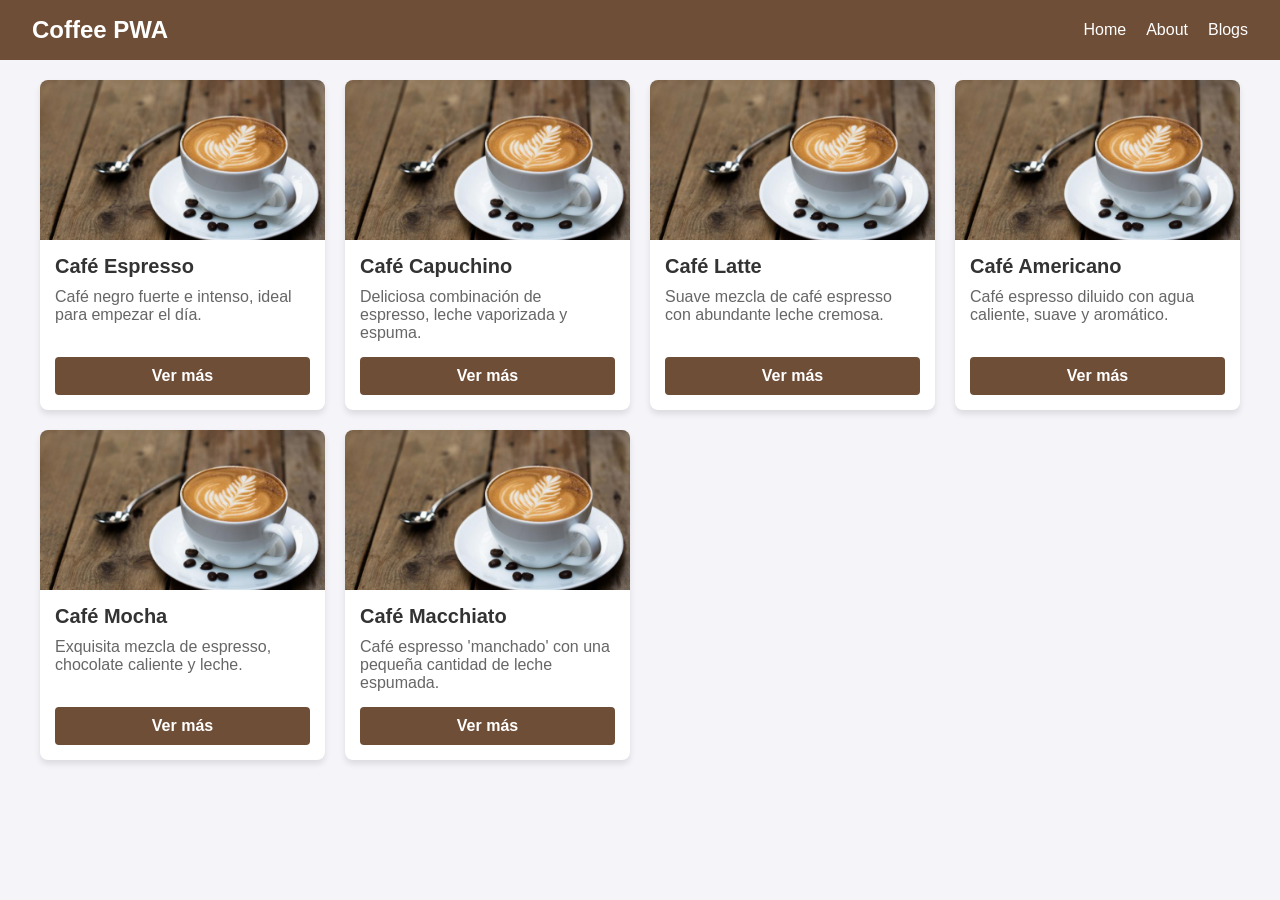
==== javascript/index.html @ 5d5b3ec0 "primer commit: subiendo proyecto base" ====
<!DOCTYPE html>
<html lang="es">
    <head>
        <meta charset="UTF-8">
        <meta name="viewport" content="width=device-width, initial-scale=1.0">
        <meta http-equiv="X-UA-Compatible" content="ie=edge">
        <!-- Ajusta esta ruta según dónde tengas tu carpeta css -->
        <link rel="stylesheet" href="../css/style.css">
        <link rel="manifest" href="manifest.json">
        <link rel="apple-touch-icon" href="../images/coffee.jpg">

        <meta name="apple-mobile-web-app-status-bar" content="#ffffff">
        <meta name="theme-color" content="#ffffff">

        <title>Coffee PWA</title>    
    </head>
    <body>
       <main>
            <nav>
             <h1>Coffee PWA</h1>
             <ul>
                 <li>Home</li>
                 <li>About</li>
                 <li>Blogs</li>
             </ul>
            </nav>

            <!-- Contenedor para las cards (aquí se inyectarán los cafés automáticamente) -->
            <div class="container"></div>
       </main>

       <!-- Archivo JavaScript -->
       <script src="app.js"></script>
    </body>
</html>
---- css/style.css ----
/* Estilos generales básicos */
body {
    font-family: Arial, sans-serif;
    font-size: 1rem;
    margin: 0;
    background-color: #f4f4f9;
    color: #333;
}

nav {
    background-color: #6f4e37;
    color: white;
    padding: 1rem 2rem;
    display: flex;
    justify-content: space-between;
    align-items: center;
}

nav h1 {
    font-size: 1.5rem;
    margin: 0;
}

nav ul {
    list-style: none;
    display: flex;
    gap: 20px;
    margin: 0;
}

nav ul li {
    font-size: 1rem;
    cursor: pointer;
}

/* Contenedor de las tarjetas */
.container {
    display: grid;
    grid-template-columns: repeat(auto-fit, minmax(280px, 1fr));
    gap: 20px;
    padding: 20px;
    max-width: 1200px;
    margin: 0 auto;
}

.card {
    background: white;
    border-radius: 8px;
    overflow: hidden;
    box-shadow: 0 4px 6px rgba(0,0,0,0.1);
    display: flex;
    flex-direction: column;
}

.card-img {
    width: 100%;
    height: 160px;
    object-fit: cover;
}

.card-body {
    padding: 15px;
    display: flex;
    flex-direction: column;
    flex-grow: 1;
}

.card-title {
    margin: 0 0 10px 0;
    font-size: 1.25rem;
    color: #333;
}

.card-text {
    margin: 0 0 15px 0;
    font-size: 1rem;
    color: #666;
    flex-grow: 1;
}

/* Estilo del Botón Ver más */
.btn-ver-mas {
    background-color: #6f4e37;
    color: white;
    border: none;
    padding: 10px;
    border-radius: 4px;
    font-size: 1rem;
    cursor: pointer;
    font-weight: bold;
    transition: background 0.2s;
}

.btn-ver-mas:hover {
    background-color: #563d28;
}

/* Estilos de la ventana Modal (Oculta por defecto) */
.modal {
    display: none; 
    position: fixed;
    z-index: 1000;
    left: 0;
    top: 0;
    width: 100%;
    height: 100%;
    background-color: rgba(0, 0, 0, 0.6);
    justify-content: center;
    align-items: center;
}

.modal-content {
    background-color: #fff;
    padding: 25px;
    width: 90%;
    max-width: 450px;
    border-radius: 8px;
    box-shadow: 0 5px 15px rgba(0,0,0,0.3);
    position: relative;
    font-size: 1rem;
}

#close-modal {
    color: #aaa;
    position: absolute;
    right: 15px;
    top: 10px;
    font-size: 28px;
    font-weight: bold;
    cursor: pointer;
}

#close-modal:hover {
    color: #000;
}

#modal-title {
    margin-top: 0;
    font-size: 1.35rem;
    color: #6f4e37;
}

#modal-desc {
    font-size: 1rem;
}

#modal-extra {
    margin-top: 15px;
    padding-top: 10px;
    border-top: 1px solid #eee;
    font-size: 1rem;
    font-weight: bold;
    color: #444;
}


/* Estilos para la vista de detalle */
.detail-container {
    max-width: 800px;
    margin: 20px auto;
    padding: 0 20px;
}

.btn-volver {
    color: white;
    text-decoration: none;
    background: #563d28;
    padding: 8px 15px;
    border-radius: 4px;
    font-size: 1rem;
}

.btn-volver:hover {
    background: #3e2b1c;
}

.detail-content {
    background: white;
    margin-top: 20px;
    border-radius: 8px;
    overflow: hidden;
    box-shadow: 0 4px 10px rgba(0,0,0,0.1);
    display: flex;
    flex-direction: column;
}

.detail-img {
    width: 100%;
    height: 250px;
    object-fit: cover;
}

.detail-info {
    padding: 25px;
    font-size: 1rem;
}

.detail-info h2 {
    color: #6f4e37;
    margin-top: 0;
    font-size: 1.8rem;
}

#detail-extra {
    margin-top: 20px;
    padding-top: 15px;
    border-top: 1px solid #eee;
    font-weight: bold;
    color: #444;
}
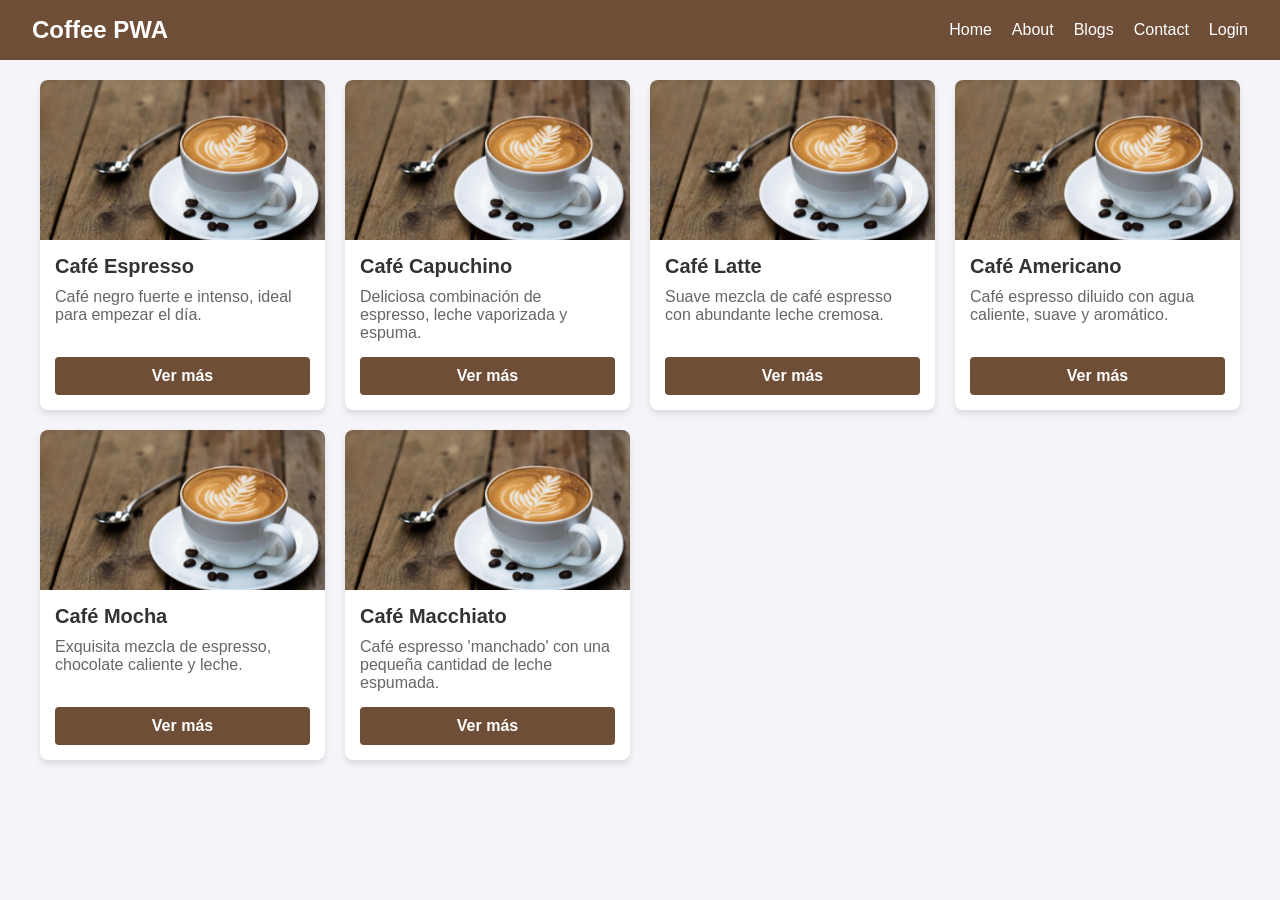
==== commit e0fb8af6: "PRUEBA DE COMMIT" ====
--- a/javascript/index.html
+++ b/javascript/index.html
@@ -22,6 +22,8 @@
                  <li>Home</li>
                  <li>About</li>
                  <li>Blogs</li>
+                 <li>Contact</li>
+                 <li>Login</li>
              </ul>
             </nav>
 
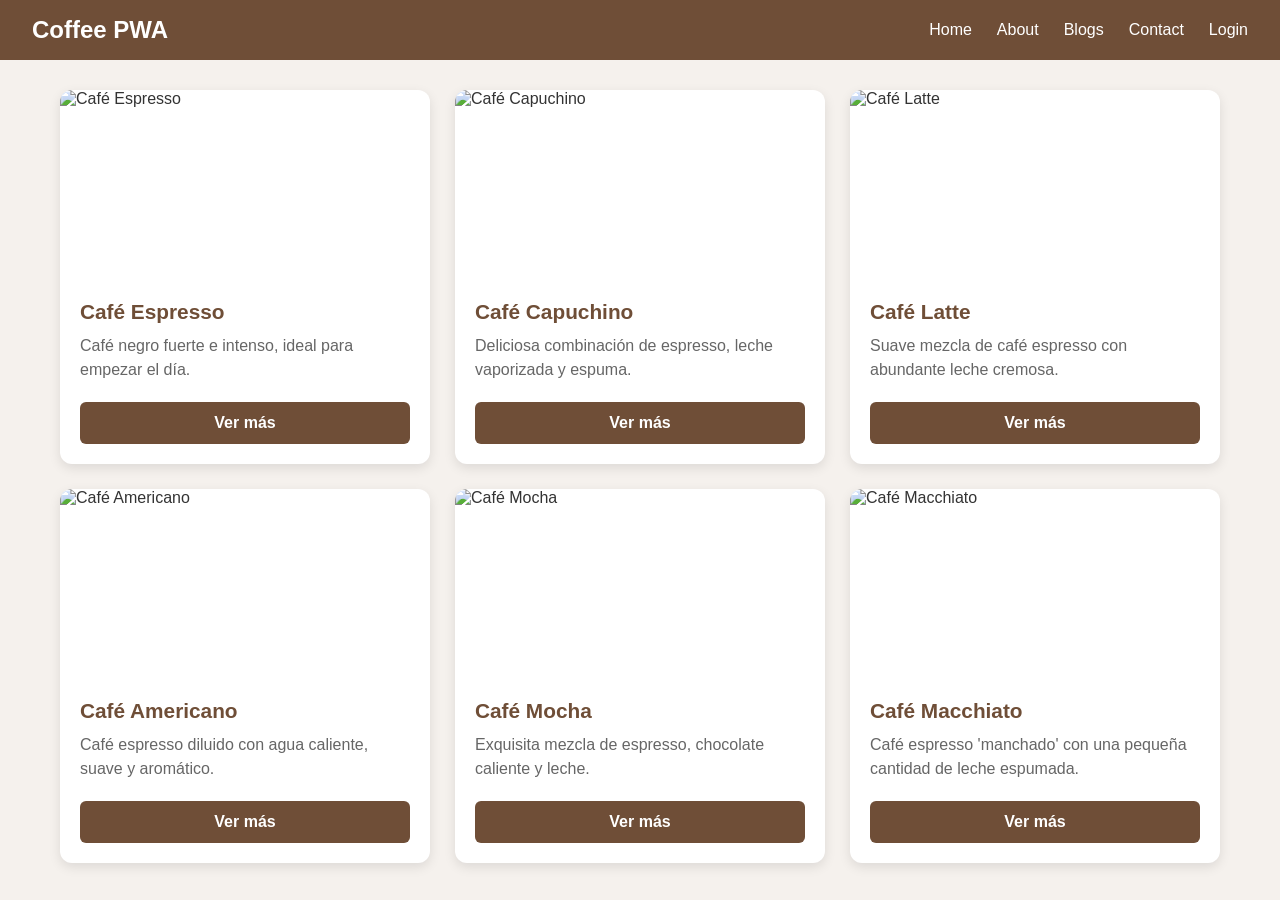
==== commit 6c76e0e1: "fix: proyecto pwa" ====
--- a/javascript/index.html
+++ b/javascript/index.html
@@ -15,23 +15,23 @@
         <title>Coffee PWA</title>    
     </head>
     <body>
-       <main>
+        <main>
             <nav>
-             <h1>Coffee PWA</h1>
-             <ul>
-                 <li>Home</li>
-                 <li>About</li>
-                 <li>Blogs</li>
-                 <li>Contact</li>
-                 <li>Login</li>
-             </ul>
+            <h1>Coffee PWA</h1>
+            <ul>
+                <li>Home</li>
+                <li>About</li>
+                <li>Blogs</li>
+                <li>Contact</li>
+                <li>Login</li>
+            </ul>
             </nav>
 
             <!-- Contenedor para las cards (aquí se inyectarán los cafés automáticamente) -->
             <div class="container"></div>
-       </main>
+        </main>
 
-       <!-- Archivo JavaScript -->
-       <script src="app.js"></script>
+        <!-- Archivo JavaScript -->
+        <script src="app.js"></script>
     </body>
 </html>
--- a/css/style.css
+++ b/css/style.css
@@ -1,11 +1,23 @@
-/* Estilos generales básicos */
+
+/* =========================
+   ESTILOS GENERALES
+========================= */
+
+* {
+    box-sizing: border-box;
+}
+
 body {
     font-family: Arial, sans-serif;
     font-size: 1rem;
     margin: 0;
-    background-color: #f4f4f9;
+    background-color: #f5f1ed;
     color: #333;
 }
+
+/* =========================
+   NAVEGACIÓN
+========================= */
 
 nav {
     background-color: #6f4e37;
@@ -14,52 +26,69 @@
     display: flex;
     justify-content: space-between;
     align-items: center;
+    gap: 20px;
 }
 
 nav h1 {
     font-size: 1.5rem;
     margin: 0;
+    white-space: nowrap;
 }
 
 nav ul {
     list-style: none;
     display: flex;
-    gap: 20px;
+    gap: 25px;
     margin: 0;
+    padding: 0;
 }
 
 nav ul li {
     font-size: 1rem;
     cursor: pointer;
-}
-
-/* Contenedor de las tarjetas */
+    transition: opacity 0.2s;
+}
+
+nav ul li:hover {
+    opacity: 0.7;
+}
+
+/* =========================
+   TARJETAS
+========================= */
+
 .container {
     display: grid;
     grid-template-columns: repeat(auto-fit, minmax(280px, 1fr));
-    gap: 20px;
-    padding: 20px;
+    gap: 25px;
+    padding: 30px 20px;
     max-width: 1200px;
     margin: 0 auto;
 }
 
 .card {
     background: white;
-    border-radius: 8px;
+    border-radius: 12px;
     overflow: hidden;
-    box-shadow: 0 4px 6px rgba(0,0,0,0.1);
+    box-shadow: 0 4px 12px rgba(0, 0, 0, 0.10);
     display: flex;
     flex-direction: column;
+    transition: transform 0.2s, box-shadow 0.2s;
+}
+
+.card:hover {
+    transform: translateY(-5px);
+    box-shadow: 0 8px 20px rgba(0, 0, 0, 0.15);
 }
 
 .card-img {
     width: 100%;
-    height: 160px;
+    height: 190px;
     object-fit: cover;
 }
 
 .card-body {
-    padding: 15px;
+    padding: 20px;
     display: flex;
     flex-direction: column;
     flex-grow: 1;
@@ -67,37 +96,45 @@
 
 .card-title {
     margin: 0 0 10px 0;
-    font-size: 1.25rem;
-    color: #333;
+    font-size: 1.3rem;
+    color: #6f4e37;
 }
 
 .card-text {
-    margin: 0 0 15px 0;
-    font-size: 1rem;
+    margin: 0 0 20px 0;
+    font-size: 1rem;
+    line-height: 1.5;
     color: #666;
     flex-grow: 1;
 }
 
-/* Estilo del Botón Ver más */
+/* =========================
+   BOTÓN VER MÁS
+========================= */
+
 .btn-ver-mas {
     background-color: #6f4e37;
     color: white;
     border: none;
-    padding: 10px;
-    border-radius: 4px;
+    padding: 12px;
+    border-radius: 6px;
     font-size: 1rem;
     cursor: pointer;
     font-weight: bold;
-    transition: background 0.2s;
+    transition: background-color 0.2s, transform 0.2s;
 }
 
 .btn-ver-mas:hover {
     background-color: #563d28;
-}
-
-/* Estilos de la ventana Modal (Oculta por defecto) */
+    transform: scale(1.02);
+}
+
+/* =========================
+   MODAL
+========================= */
+
 .modal {
-    display: none; 
+    display: none;
     position: fixed;
     z-index: 1000;
     left: 0;
@@ -107,6 +144,7 @@
     background-color: rgba(0, 0, 0, 0.6);
     justify-content: center;
     align-items: center;
+    padding: 20px;
 }
 
 .modal-content {
@@ -114,8 +152,8 @@
     padding: 25px;
     width: 90%;
     max-width: 450px;
-    border-radius: 8px;
-    box-shadow: 0 5px 15px rgba(0,0,0,0.3);
+    border-radius: 12px;
+    box-shadow: 0 5px 20px rgba(0, 0, 0, 0.3);
     position: relative;
     font-size: 1rem;
 }
@@ -142,6 +180,7 @@
 
 #modal-desc {
     font-size: 1rem;
+    line-height: 1.5;
 }
 
 #modal-extra {
@@ -153,52 +192,62 @@
     color: #444;
 }
 
-
-/* Estilos para la vista de detalle */
+/* =========================
+   VISTA DE DETALLE
+========================= */
+
 .detail-container {
-    max-width: 800px;
-    margin: 20px auto;
-    padding: 0 20px;
+    max-width: 900px;
+    margin: 0 auto;
+    padding: 0 20px 30px;
+}
+
+.detail-container nav {
+    margin: 0 -20px;
 }
 
 .btn-volver {
     color: white;
     text-decoration: none;
     background: #563d28;
-    padding: 8px 15px;
-    border-radius: 4px;
-    font-size: 1rem;
+    padding: 9px 16px;
+    border-radius: 6px;
+    font-size: 1rem;
+    transition: background-color 0.2s;
 }
 
 .btn-volver:hover {
     background: #3e2b1c;
 }
 
-.detail-content {
+.detail-card {
     background: white;
-    margin-top: 20px;
-    border-radius: 8px;
+    margin-top: 25px;
+    border-radius: 12px;
     overflow: hidden;
-    box-shadow: 0 4px 10px rgba(0,0,0,0.1);
-    display: flex;
-    flex-direction: column;
-}
-
-.detail-img {
+    box-shadow: 0 4px 12px rgba(0, 0, 0, 0.10);
+}
+
+.detail-card img {
     width: 100%;
-    height: 250px;
+    height: 350px;
     object-fit: cover;
 }
 
-.detail-info {
-    padding: 25px;
-    font-size: 1rem;
-}
-
-.detail-info h2 {
+.detail-body {
+    padding: 30px;
+}
+
+.detail-body h2 {
     color: #6f4e37;
     margin-top: 0;
-    font-size: 1.8rem;
+    margin-bottom: 15px;
+    font-size: 2rem;
+}
+
+.detail-body p {
+    line-height: 1.6;
+    color: #555;
 }
 
 #detail-extra {
@@ -207,4 +256,164 @@
     border-top: 1px solid #eee;
     font-weight: bold;
     color: #444;
-}+}
+
+/* =========================
+   RESPONSIVE - TABLETS
+========================= */
+
+@media (max-width: 768px) {
+
+    nav {
+        padding: 1rem;
+    }
+
+    nav h1 {
+        font-size: 1.3rem;
+    }
+
+    nav ul {
+        gap: 12px;
+    }
+
+    nav ul li {
+        font-size: 0.9rem;
+    }
+
+    .container {
+        grid-template-columns: repeat(2, 1fr);
+        gap: 18px;
+        padding: 20px 15px;
+    }
+
+    .card-img {
+        height: 170px;
+    }
+
+    .detail-container {
+        padding: 0 15px 25px;
+    }
+
+    .detail-container nav {
+        margin: 0 -15px;
+    }
+
+    .detail-card img {
+        height: 280px;
+    }
+}
+
+/* =========================
+   RESPONSIVE - CELULARES
+========================= */
+
+@media (max-width: 600px) {
+
+    nav {
+        flex-direction: column;
+        align-items: flex-start;
+        padding: 15px;
+    }
+
+    nav h1 {
+        font-size: 1.4rem;
+    }
+
+    nav ul {
+        width: 100%;
+        justify-content: space-between;
+        gap: 8px;
+    }
+
+    nav ul li {
+        font-size: 0.85rem;
+    }
+
+    .container {
+        grid-template-columns: 1fr;
+        gap: 20px;
+        padding: 20px 15px;
+    }
+
+    .card-img {
+        height: 210px;
+    }
+
+    .card-body {
+        padding: 18px;
+    }
+
+    .card-title {
+        font-size: 1.2rem;
+    }
+
+    .card-text {
+        font-size: 0.95rem;
+    }
+
+    .btn-ver-mas {
+        width: 100%;
+        padding: 12px;
+    }
+
+    .detail-container {
+        padding: 0 10px 20px;
+    }
+
+    .detail-container nav {
+        margin: 0 -10px;
+        padding: 15px 10px;
+    }
+
+    .btn-volver {
+        padding: 8px 12px;
+        font-size: 0.9rem;
+    }
+
+    .detail-card {
+        margin-top: 15px;
+    }
+
+    .detail-card img {
+        height: 220px;
+    }
+
+    .detail-body {
+        padding: 20px;
+    }
+
+    .detail-body h2 {
+        font-size: 1.6rem;
+    }
+
+    .detail-body p {
+        font-size: 0.95rem;
+    }
+}
+
+/* =========================
+   CELULARES PEQUEÑOS
+========================= */
+
+@media (max-width: 380px) {
+
+    nav h1 {
+        font-size: 1.2rem;
+    }
+
+    nav ul li {
+        font-size: 0.75rem;
+    }
+
+    .container {
+        padding: 15px 10px;
+    }
+
+    .card-img {
+        height: 180px;
+    }
+
+    .detail-card img {
+        height: 190px;
+    }
+}
